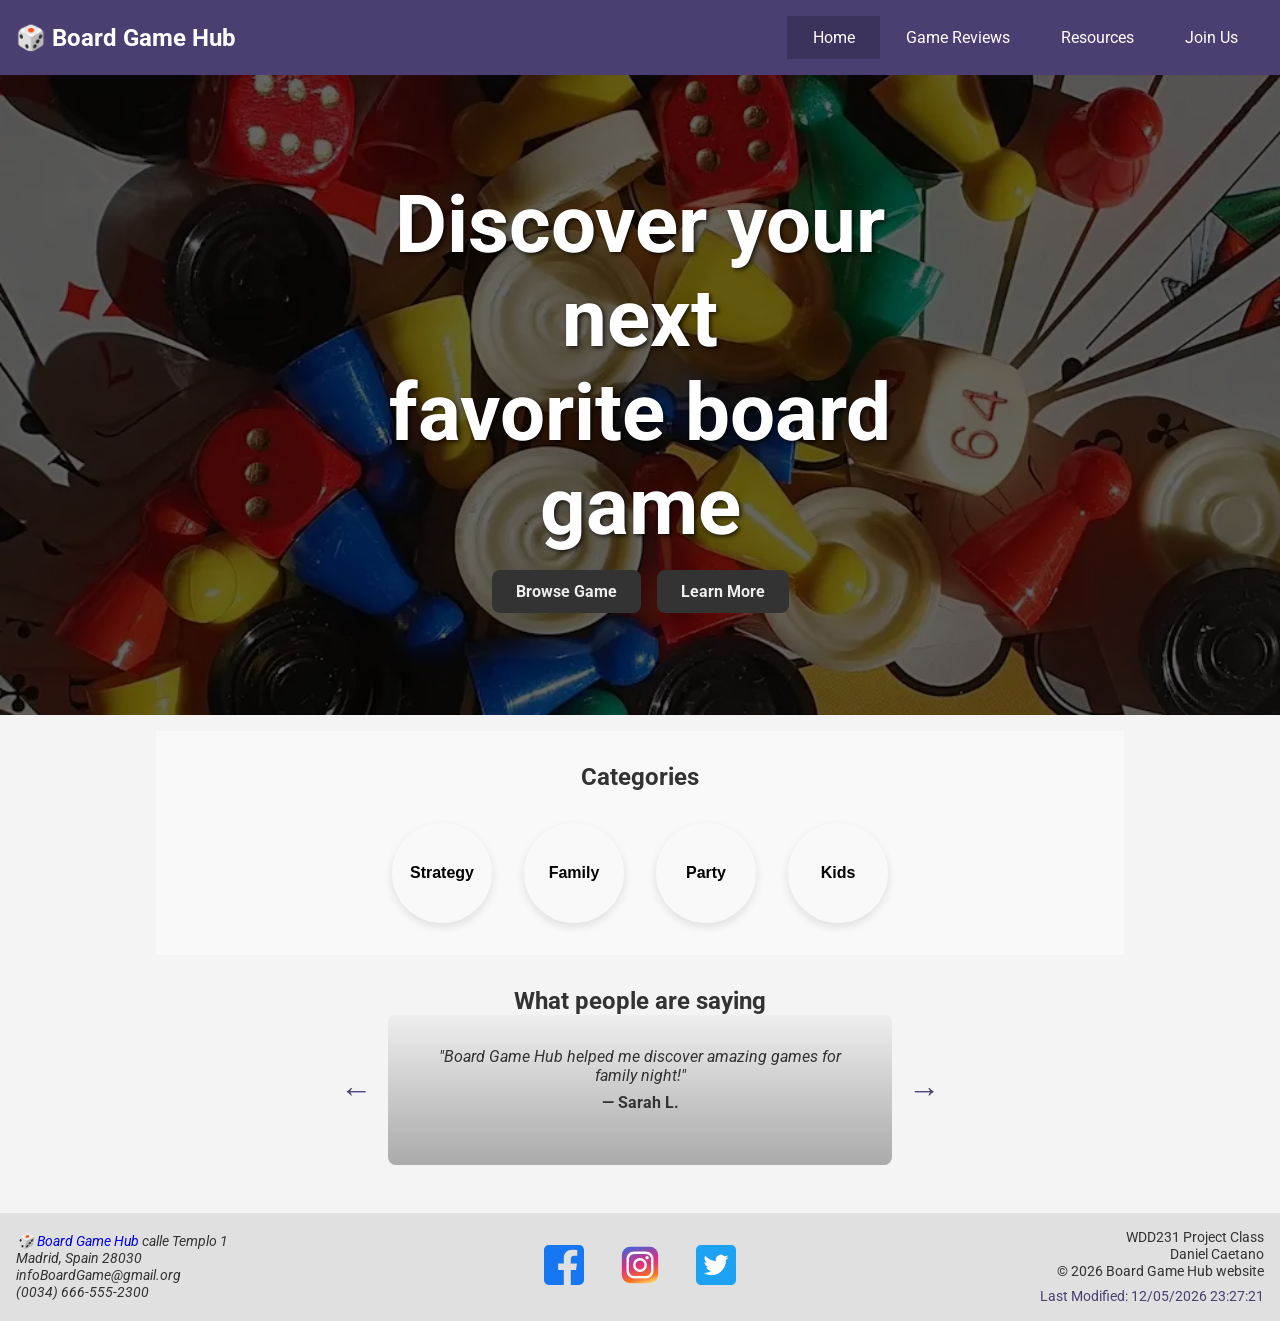
==== project/index.html @ a749d858 "commit" ====
<!DOCTYPE html>
<html lang="en-us">

<head>
    <meta charset="UTF-8" />
    <meta name="viewport" content="width=device-width, initial-scale=1.0" />
    <meta name="description"
        content="Board Game Club & Resource Hub for enthusiasts to discover, learn, and connect over modern tabletop games: project for WDD 131." />
    <meta name="author" content="Daniel Caetano" />
    <title>Board Game - project</title>
    <!-- Open Graph meta tags -->
    <meta property="og:title" content="Board Game - Final project">
    <meta property="og:description"
        content="Board Game Club & Resource Hub for enthusiasts to discover, learn, and connect over modern tabletop games: project for WDD 131.">
    <meta property="og:image"
        content="https://images.unsplash.com/photo-1632501641765-e568d28b0015?q=80&w=1974&auto=format&fit=crop&ixlib=rb-4.1.0&ixid=M3wxMjA3fDB8MHxwaG90by1wYWdlfHx8fGVufDB8fHx8fA%3D%3D">
    <meta property="og:url" content="https://danicd7.github.io/wdd131/final/index.html">
    <!-- End of Open Graph meta tags -->
    <link rel="preconnect" href="https://fonts.googleapis.com">
    <link rel="preconnect" href="https://fonts.gstatic.com" crossorigin>
    <link href="https://fonts.googleapis.com/css2?family=Roboto:wght@300;400;700&display=swap" rel="stylesheet">
    <link rel="icon" href="images/favicon.ico" />
    <link rel="stylesheet" href="styles/project.css" />
    <script type="module" src="scripts/final.js">defer</script>
</head>

<body>
    <header>
        <nav>
            <a href="index.html" class="logo">🎲 Board Game Hub</a>
            <button id="menu"></button>
            <ul class="menulink">
                <li><a href="index.html" title="main page" class="active">Home</a></li>
                <li><a href="reviews.html" title="Game Reviews">Game Reviews</a></li>
                <li><a href="resources.html" title="Resources">Resources</a></li>
                <li><a href="form.html" title="Join Us">Join Us</a></li>
            </ul>
        </nav>
    </header>
    <section class="hero">
        <div class="overlay"></div>
        <picture>
            <source srcset="images/small-hero.webp" alt="games" media="(max-width: 500px)">
            <img src="images/large_hero.webp" alt="games" width="1500" height="1000">
        </picture>
        <div class="hero-content">
            <h1>Discover your next<br>favorite board game</h1>
            <div class="hero-buttons">
                <a href="reviews.html" class="btn">Browse Game</a>
                <a href="resources.html" class="btn">Learn More</a>
            </div>
        </div>
        <button class="hero1"><a href="form.html">join the chamber</a></button>
    </section>
    <main>
        <section class="categories">
            <h2>Categories</h2>
            <div class="category-list">

                <div class="category">
                    <button class="open-button">Strategy</button>
                    <dialog class="dialog-box">
                        <p><strong>Strategy Games</strong> challenge players to think ahead, plan multiple moves, and
                            outmaneuver opponents. They often reward logic, tactics, and careful decision-making.
                            Popular
                            examples include Catan, Risk, and Razzia!</p>
                        <button class="close-button">Close</button>
                    </dialog>
                </div>

                <div class="category">
                    <button class="open-button">Family</button>
                    <dialog class="dialog-box">
                        <p><strong>Family Games</strong> are designed to be accessible and fun for all ages. They
                            usually have
                            simple rules, quick setup, and encourage positive interaction. Great titles include Ticket
                            to Ride
                            and Plata.</p>
                        <button class="close-button">Close</button>
                    </dialog>
                </div>

                <div class="category">
                    <button class="open-button">Party</button>
                    <dialog class="dialog-box">
                        <p><strong>Party Games</strong> focus on fun, laughter, and group interaction. They're easy to
                            learn,
                            fast-paced, and work best with larger groups. Games like Unánimo or Codenames shine in these
                            settings.</p>
                        <button class="close-button">Close</button>
                    </dialog>
                </div>

                <div class="category">
                    <button class="open-button">Kids</button>
                    <dialog class="dialog-box">
                        <p><strong>Kids’ Games</strong> use vibrant visuals and simple mechanics to teach basic skills
                            like
                            memory, counting, or matching. Ideal for ages 3–10, with games like Candy Land and Rhino
                            Hero.</p>
                        <button class="close-button">Close</button>
                    </dialog>
                </div>

            </div>
        </section>
        <section class="testimonials">
            <h2>What people are saying</h2>
            <div class="testimonial-slider">
                <button class="arrow left">&#8592;</button>

                <div class="testimonial" id="testimonial">
                    <p class="quote">"Board Game Hub helped me discover amazing games for family night!"</p>
                    <p class="author">— Sarah L.</p>
                </div>

                <button class="arrow right">&#8594;</button>
            </div>
        </section>
    </main>
    <footer>
        <div class="contact-info">
            <address>
                <a href="index.html" class="logo">🎲 Board Game Hub</a>
                calle Templo 1<br>
                Madrid, Spain 28030<br>
                infoBoardGame@gmail.org<br>
                (0034) 666-555-2300</p>
            </address>

        </div>
        <div class="social" id="social">
            <a href="https://facebook.com" target="_blank" rel="noopener noreferrer">
                <img src="images/facebook.svg" alt="Facebook Logo" class="social1" width="24" height="24">
            </a>
            <a href="https://instagram.com" target="_blank" rel="noopener noreferrer">
                <img src="images/instagram.svg" alt="Instagram Logo" class="social2" width="24" height="24">
            </a>
            <a href="https://twitter.com" target="_blank" rel="noopener noreferrer">
                <img src="images/twitter.svg" alt="Twitter Logo" class="social3" width="24" height="24"> </a>
        </div>
        <div class="project-info">
            <p>WDD231 Project Class<br>Daniel Caetano<br>&copy; <span id="currentyear"></span> Board Game Hub
                website<br></p>
            
            <p id="lastModified"></p>

        </div>
    </footer>
</body>

</html>
---- project/styles/project.css ----
:root {
    --primary: #4b3f72;
    --bg: #f4f4f4;
    --text: #333;
    --headings: #2e8b57;
}

* {
    margin: 0;
    padding: 0;
    box-sizing: border-box;
}

body {
    background-color: var(--bg);
    margin: 0;
    font-family: 'Roboto', sans-serif;
    color: var(--text);
}

/****** HEARDER, LOGO AND NAVIGATION MENU ******/

header {
    background-color: var(--primary);
    padding: 1rem;
}

nav .logo {
    font-size: 1.5rem;
    font-weight: bold;
    text-decoration: none;
    color: white;
}

nav {
    display: flex;
    align-items: center;
    justify-content: space-between;
    flex-wrap: wrap;
    display: grid;
    grid-template-columns: 1fr;
}

nav ul {
    display: flex;
    list-style: none;
    padding: 0;
    margin: 0;
}

nav ul li a {
    display: block;
    padding: .75rem 2vw;
    text-decoration: none;
    color: white;
    text-align: center;
}

.active {
    background-color: rgba(0, 0, 0, 0.2);

}

nav ul li a:hover {
    background-color: #bbb;
    color: #faf8f8;
    font-weight: 700;
}

#menu::before {
    content: "☰";
}

#menu.open::before {
    content: "X";
}

#menu {
    font-size: 2rem;
    background: none;
    border: none;
    color: #fff;
    cursor: pointer;
    width: 44px;
    text-align: right;
    padding: .25rem 2vw;
    position: absolute;
    top: 0.2rem;
    right: 2vw;
}

.open a {
    display: block;
}

ul.menulink {
    display: none;
    list-style-type: none;
}

ul.menulink.open {
    display: block;
}

/****** HERO IMAGE ******/

.hero .overlay {
    position: absolute;
    top: 0;
    left: 0;
    width: 100%;
    height: 100%;
    background: rgba(0, 0, 0, 0.6);
}

.hero {
    position: relative;
    text-align: center;
    overflow: hidden;

}

.hero img {
    width: 100%;
    height: 50%;
    display: block;
}

.hero-content {
    display: flex;
    flex-direction: column;
    align-items: center;
    justify-content: center;
    height: 60vh;
    text-align: center;
    align-items: center;
    position: absolute;
    top: 50%;
    left: 50%;
    padding: 1rem 1.5rem;
    transform: translate(-50%, -50%);
}

.hero1 {
    display: none;
}

.hero h1 {
    font-size: 1.5rem;
    margin-bottom: 1rem;
    color: white;
    text-shadow: 2px 2px 4px rgba(0, 0, 0, 0.7);
}

.hero-buttons {
    display: flex;
    gap: 1rem;
}

.btn {
    padding: 0.75rem 1.5rem;
    background-color: #333;
    border: none;
    border-radius: 0.5rem;
    text-decoration: none;
    color: #eee;
    font-weight: bold;
}

/****** MAIN ******/
main {
    max-width: 1000px;
    margin: auto;
    padding: 1rem;
    width: 100%;
}

.categories {
    text-align: center;
    padding: 2rem 1rem;
    background-color: #f9f9f9;
}

.category-list {
    display: flex;
    justify-content: center;
    flex-wrap: wrap;
    gap: 2rem;
    margin-top: 2rem;
}

.category {
    width: 100px;
    height: 100px;
    border-radius: 50%;
    display: flex;
    align-items: center;
    justify-content: center;
    font-size: 1rem;
    animation: color_change 3s infinite alternate;
    transition: transform 0.3s ease;
    box-shadow: 0 4px 10px rgba(0, 0, 0, 0.1);
    position: relative;
}

@keyframes color_change {
    from {
        background-color: var(--primary, #a1c4fd);
    }

    to {
        background-color: var(--headings, #c2e9fb);
    }
}

.category:hover {
    transform: scale(1.15);
}


dialog {
    padding: 2rem;
    border: none;
    border-radius: 12px;
    max-width: 400px;
    width: 90%;
    background-color: #fff;
    box-shadow: 0 6px 18px rgba(0, 0, 0, 0.2);
    text-align: left;
}

dialog::backdrop {
    background: rgba(0, 0, 0, 0.5);
}

.open-button {
    background: none;
    border: none;
    color: #000;
    font-size: 1rem;
    font-weight: bold;
    cursor: pointer;
    text-align: center;
    width: 100%;
    height: 100%;
    border-radius: 50%;
    z-index: 2;
    transition: color 0.3s ease;
}

.open-button:hover {
    color: #333;
}


.close-button {
    margin-top: 1.5rem;
    padding: 0.6rem 1.2rem;
    background-color: #999;
    color: white;
    border: none;
    border-radius: 5px;
    cursor: pointer;
    transition: background-color 0.3s ease;
}

.close-button:hover {
    background-color: #666;
}


dialog p {
    font-size: 1rem;
    line-height: 1.6;
    color: #333;
    margin: 0;
}

.testimonials {
    text-align: center;
    padding: 2rem 1rem;
}

.testimonial-slider {
    display: flex;
    align-items: center;
    justify-content: center;
    gap: 1rem;
    position: relative;
    max-width: 600px;
    margin: auto;
}

.testimonial {
    background: linear-gradient(#eee, #aaa);
    border-radius: 0.5rem;
    padding: 2rem;
    flex: 1;
    min-height: 150px;
    transition: opacity 0.3s ease;
}

.quote {
    font-style: italic;
    margin-bottom: 0.5rem;
}

.author {
    font-weight: bold;
    color: #333;
}

.arrow {
    font-size: 2rem;
    background: none;
    border: none;
    cursor: pointer;
    color: var(--primary);
    transition: transform 0.2s ease;
}

.arrow:hover {
    transform: scale(1.2);
}

/****** FOOTER ******/

footer {
    display: flex;
    flex-direction: column;
    align-items: center;
    text-align: center;
}

.contact-info,
.project-info {
    margin: 0;
}

#social {
    grid-template-columns: repeat(3, auto);
    justify-content: center;
}

#social a {
    margin: 0 0.5rem;
}

.social {
    margin: 0.5rem auto;
}


#lastModified {
    color: var(--primary);
    margin-top: 0.5rem;
}

footer .logo {
    text-decoration: none;
}


/*----------- FORM --------------*/

form {
    max-width: 400px;
    margin: 0 auto;
    padding: 1rem;
}

form h2 {
    max-width: 400px;
    margin-left: 2rem;
    padding: 1rem;
}

form fieldset {
    margin: 2rem 0;
    border: 1px solid #445ba9;
    border-radius: 10px;
    padding: .5rem 2%;
    max-width: 20rem;
}

form legend {
    color: #212c53;
    margin: 0 1rem;
    padding: 0 .5rem;

}

form label.top,
form div {
    display: block;
    padding-top: 1rem;
    color: #471409;
    font-size: .8rem;
}

form label.top input,
form label.top select {
    -webkit-appearence: none;
    display: block;
    font-size: 1rem;
    border: solid 1px #999;
    border-radius: 4px;
    padding: .75rem;
    color: #555;
    width: 100%;
    max-width: 20rem;
    background-color: rgba(0, 0, 0, 0.1);
}

form label.sbs {
    display: block;
    padding: .75rem .5rem;
    color: #555;
}

form label.sbs input {
    padding: 0 .2rem;
}

form input.submitBtn {
    border: none;
    background-color: green;
    color: white;
    border-radius: 1rem;
    padding: .75rem 1.5rem;
    width: 97%;
    max-width: 20rem;
    box-sizing: border-box;
}

form input.submitBtn:hover {
    background-color: var(--primary);
}


textarea {
    width: 100%;
    border-radius: 0.2rem;
}

form label.top input:required {
    border-left: red solid 6px;
}

form label.top input:required:valid {
    border-left: green solid 6px;
}

/****** RESOURCES  ******/
.main-resource {
    max-width: 3000px;
    margin: auto;
    padding: 1rem;
    width: 100%;
}

.banner {
    display: flex;
    justify-content: space-between;
    align-items: center;
    padding: 1rem;
    background-color: var(--headings);
    box-shadow: 0 2px 8px rgba(0, 0, 0, 0.1);
}

.banner-left,
.banner-right {
    display: flex;
    align-items: center;
    gap: 1rem;
}

.banner img {
    width: 40px;
    height: 40px;
    cursor: pointer;
}

.banner a {
    display: inline-block;
}

.view-resources {
    text-align: center;
    margin-bottom: 1rem;
}

.banner button {
    padding: 0.6rem 1.2rem;
    font-weight: bold;
    cursor: pointer;
    border: 1px solid #333;
    background-color: #fff;
    color: #333;
    border-radius: 5px;
    transition: background-color 0.3s;
}

.banner button:hover {
    background-color: #ddd;
}

.resources-cards.list {
    display: block;
}

.resources-cards.list .card {
    display: grid;
    grid-template-columns: repeat(auto-fit, minmax(200px, 1fr));
    grid-gap: 5px;
    align-items: center;
    gap: 1.5rem;
    flex-direction: row;
    justify-content: space-between;
    padding: 1rem;
    text-align: left;
}

.resources-cards.list {
    display: flex;
    flex-direction: column;
    gap: 1rem;
}

.resources-cards {
    display: grid;
    grid-template-columns: repeat(auto-fit, minmax(280px, 1fr));
    gap: 2rem;
    padding: 1rem;

}

.resources-cards .card {
    border: 1px solid #ccc;
    background-color: #fff;
    display: flex;
    flex-direction: column;
    align-items: center;
    transition: transform 0.3s ease;
    padding: 2rem 1rem;
    padding: 1.5rem;
    box-shadow: 0 6px 20px rgba(0, 0, 0, 0.05);
    text-align: center;
    transition: transform 0.3s ease, box-shadow 0.3s ease;
}

.resources-cards .card:hover {
    transform: scale(1.02);
}

.resources-cards.list .card img {
    display: none;
}

.resources-cards .card img {
    width: 100%;
    max-width: 200px;
    height: auto;
    border-radius: 8px;
    margin-bottom: 1rem;
}

.resources-cards .card h3 {
    font-size: 1.2rem;
    margin: 0.5rem 0;
    color: #333;
}

.resources-cards .card p {
    font-size: 0.95rem;
    color: #666;
}


/****** Reviews ******/


#allgames div {
    margin: 1rem 8px;
    border: 1px solid #999;
    background-color: #eee;
    border-radius: 8px;
    overflow: hidden;
    min-height: 300px;

    box-sizing: border-box;

    display: grid;
    grid-template-areas:
        "name"
        "image"
        "description"
        "type"
        "strategy";
}

#allgames div h2 {
    margin: 1rem 10px;
    grid-area: name;
}

#allgames div img {
    width: 100%;
    grid-area: image;
    height: auto;
    display: block;
}

#allgames div p .description {
    margin: 1rem 10px;
    grid-area: description;

}

#allgames div p .type {
    margin: 1rem 10px;
    grid-area: type;

}

#allgames div p .strategy {
    margin: 1rem 10px;
    grid-area: strategy;

}

#allgames .type,
#allgames .description {
    border-bottom: 1px solid #ccc;
    padding-bottom: 0.5rem;
}

.sidebar-message {
    display: none;
}


@media screen and (min-width: 64rem) {

    /****** MENU  ******/
    #menu {
        display: none;

    }

    ul.menulink {
        display: flex !important;
    }

    nav .logo {
        font-size: 1.5rem;
        font-weight: bold;
        text-decoration: none;
        color: white;
    }

    nav {
        display: flex;
        align-items: center;
        justify-content: space-between;
        flex-wrap: wrap;
    }

    nav ul {
        display: flex;
        list-style: none;
        padding: 0;
        margin: 0;
    }

    nav ul li a {
        display: block;
        padding: .75rem 2vw;
        text-decoration: none;
        color: white;
    }

    .active {
        background-color: rgba(0, 0, 0, 0.2);

    }

    nav ul li a:hover {
        background-color: #bbb;
        color: #faf8f8;
        font-weight: 700;
    }

    /****** HERO IMAGE ******/


    .hero .overlay {
        position: absolute;
        top: 0;
        left: 0;
        width: 100%;
        height: 100%;
        background: rgba(0, 0, 0, 0.6);
    }

    .hero {
        position: relative;
        text-align: center;
        overflow: hidden;

    }

    .hero img {
        width: 100%;
        height: 50%;
        display: block;
    }

    .hero-content {
        display: flex;
        flex-direction: column;
        align-items: center;
        justify-content: center;
        height: 60vh;
        text-align: center;
        align-items: center;
        position: absolute;
        top: 50%;
        left: 50%;
        padding: 1rem 1.5rem;
        transform: translate(-50%, -50%);
    }

    .hero1 {
        display: none;
    }

    .hero h1 {
        font-size: 5rem;
        margin-bottom: 1rem;
        color: white;
        text-shadow: 2px 2px 4px rgba(0, 0, 0, 0.7);
    }

    .hero-buttons {
        display: flex;
        gap: 1rem;
    }

    .btn {
        padding: 0.75rem 1.5rem;
        background-color: #333;
        border: none;
        border-radius: 0.5rem;
        text-decoration: none;
        color: #eee;
        font-weight: bold;
    }

    /*.hero1 {
        display: inline-block;
        position: absolute;
        bottom: 50%;
        padding: 1rem 1.5rem;
        color: white;
        border: #f4f4f4;
        font-weight: bold;
        border: 1px solid #999;
        border-radius: 10px;
        animation: color_change 1s infinite alternate;
        transition: transform 0.3s ease, filter 0.3s ease;
    }

    .hero1 a {
        text-decoration: none;
        color: white;
    }

    @keyframes color_change {
        from {
            background-color: var(--primary);
        }

        to {
            background-color: var(--headings);
        }
    }

    .hero1:hover {
        transform: scale(1.9);
    }*/

    /****** reviews ******/
    #allgames {
        display: grid;
        grid-template-columns: 1fr 1fr;
        gap: 1rem;
    }

    #allgames div {
        display: grid;

        grid-template-areas:
            "name"
            "image"
            "strategy"
            "type"
            "description"

        ;
    }

    .sidebar-message {
        display: inline-block !important;
        background-color: #f0f0f053;
        padding: 0.6rem 1.2rem;
        font-style: italic;
        color: white;
    }



    /****** FOOTER ******/
    footer {
        display: grid;
        grid-template-columns: 1fr auto 1fr;
        gap: 1rem;
        padding: 1rem;
        background: #e0e0e0;
        font-size: 0.9rem;
    }

    .project-info {
        text-align: left;
        margin-left: 190px;
    }

    .contact-info {
        text-align: left;

    }

    .project-info {
        text-align: right;
    }

    #social {
        display: grid;
        grid-template-columns: 1fr 1fr 1fr;
        gap: 1rem;

    }

    #social img {
        width: 40px;
        height: 40px;
        cursor: pointer;
        transition: transform 0.3s ease, filter 0.3s ease;
    }

    #social a {
        display: inline-block;
        margin: 0 10px;
    }

    .social {
        width: 100%;
        max-width: 100px;
        margin: 1rem;
        justify-self: center;
    }


    #lastModified {
        color: var(--primary);
        margin-top: 0.5rem;
    }

    footer .logo {
        text-decoration: none;
    }

    .social1:hover {
        transform: scale(1.5);

    }

    .social2:hover {
        transform: scale(1.5);

    }

    .social3:hover {
        transform: scale(1.5);

    }

}
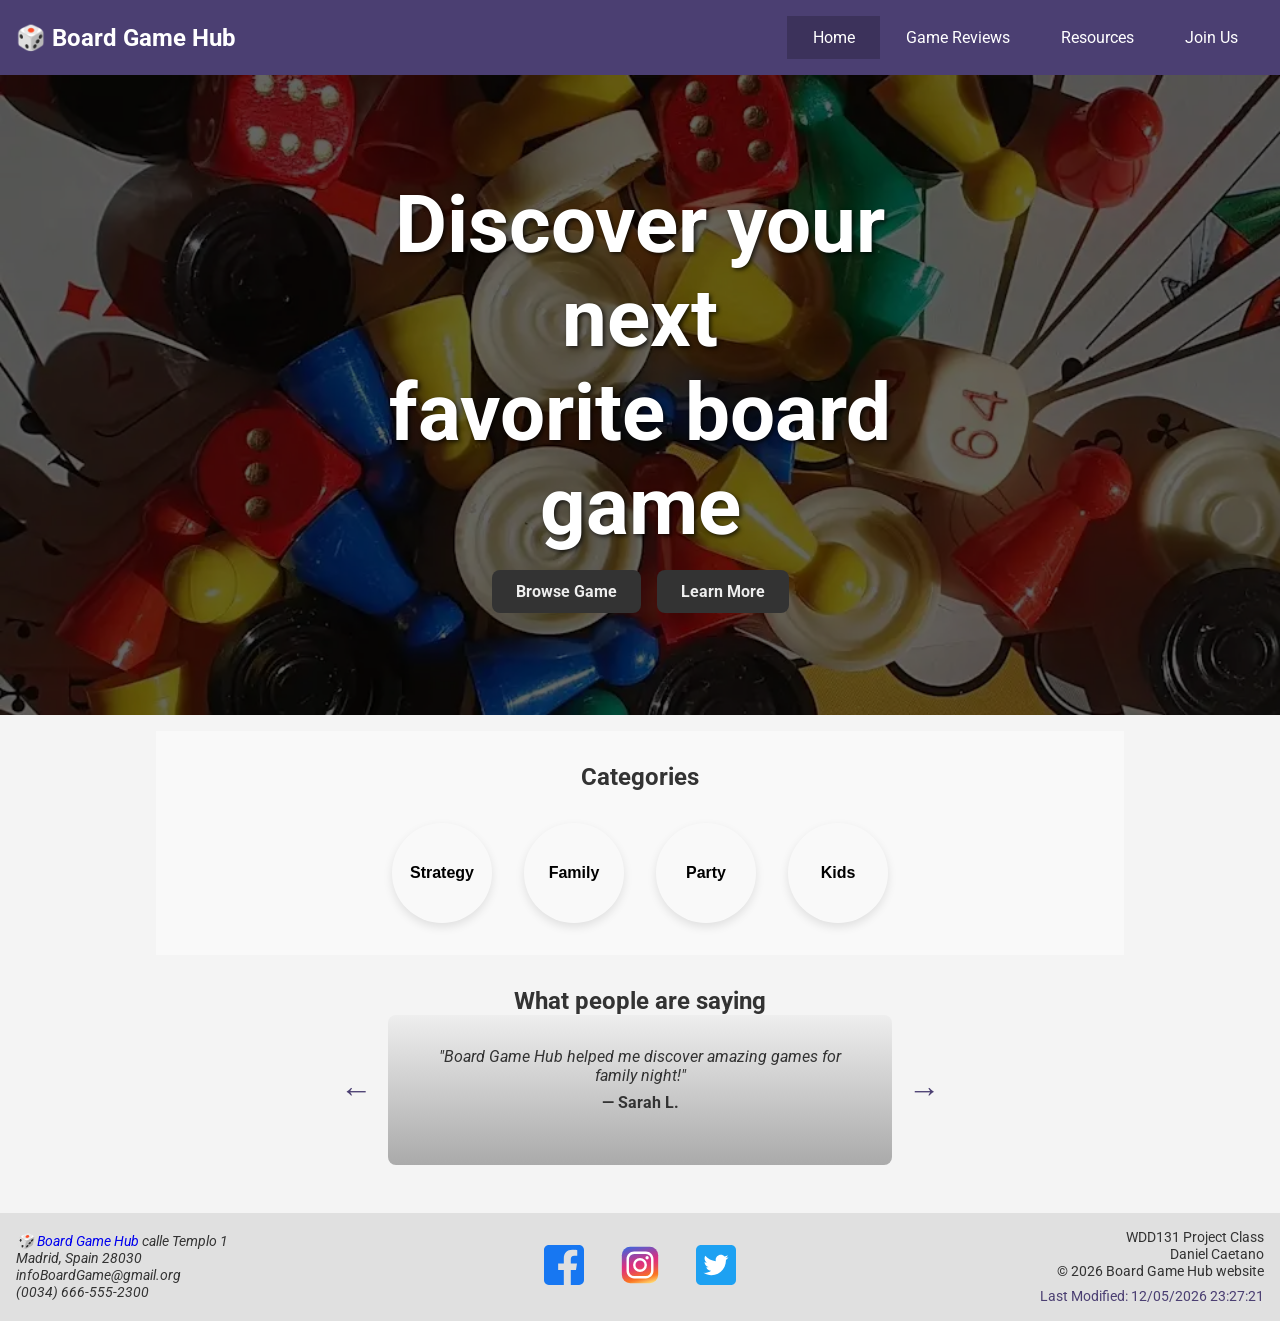
==== commit 5f7c423d: "commit" ====
--- a/project/index.html
+++ b/project/index.html
@@ -14,7 +14,7 @@
         content="Board Game Club & Resource Hub for enthusiasts to discover, learn, and connect over modern tabletop games: project for WDD 131.">
     <meta property="og:image"
         content="https://images.unsplash.com/photo-1632501641765-e568d28b0015?q=80&w=1974&auto=format&fit=crop&ixlib=rb-4.1.0&ixid=M3wxMjA3fDB8MHxwaG90by1wYWdlfHx8fGVufDB8fHx8fA%3D%3D">
-    <meta property="og:url" content="https://danicd7.github.io/wdd131/final/index.html">
+    <meta property="og:url" content="https://danicd7.github.io/wdd131/project/index.html">
     <!-- End of Open Graph meta tags -->
     <link rel="preconnect" href="https://fonts.googleapis.com">
     <link rel="preconnect" href="https://fonts.gstatic.com" crossorigin>
@@ -140,7 +140,7 @@
                 <img src="images/twitter.svg" alt="Twitter Logo" class="social3" width="24" height="24"> </a>
         </div>
         <div class="project-info">
-            <p>WDD231 Project Class<br>Daniel Caetano<br>&copy; <span id="currentyear"></span> Board Game Hub
+            <p>WDD131 Project Class<br>Daniel Caetano<br>&copy; <span id="currentyear"></span> Board Game Hub
                 website<br></p>
             
             <p id="lastModified"></p>
